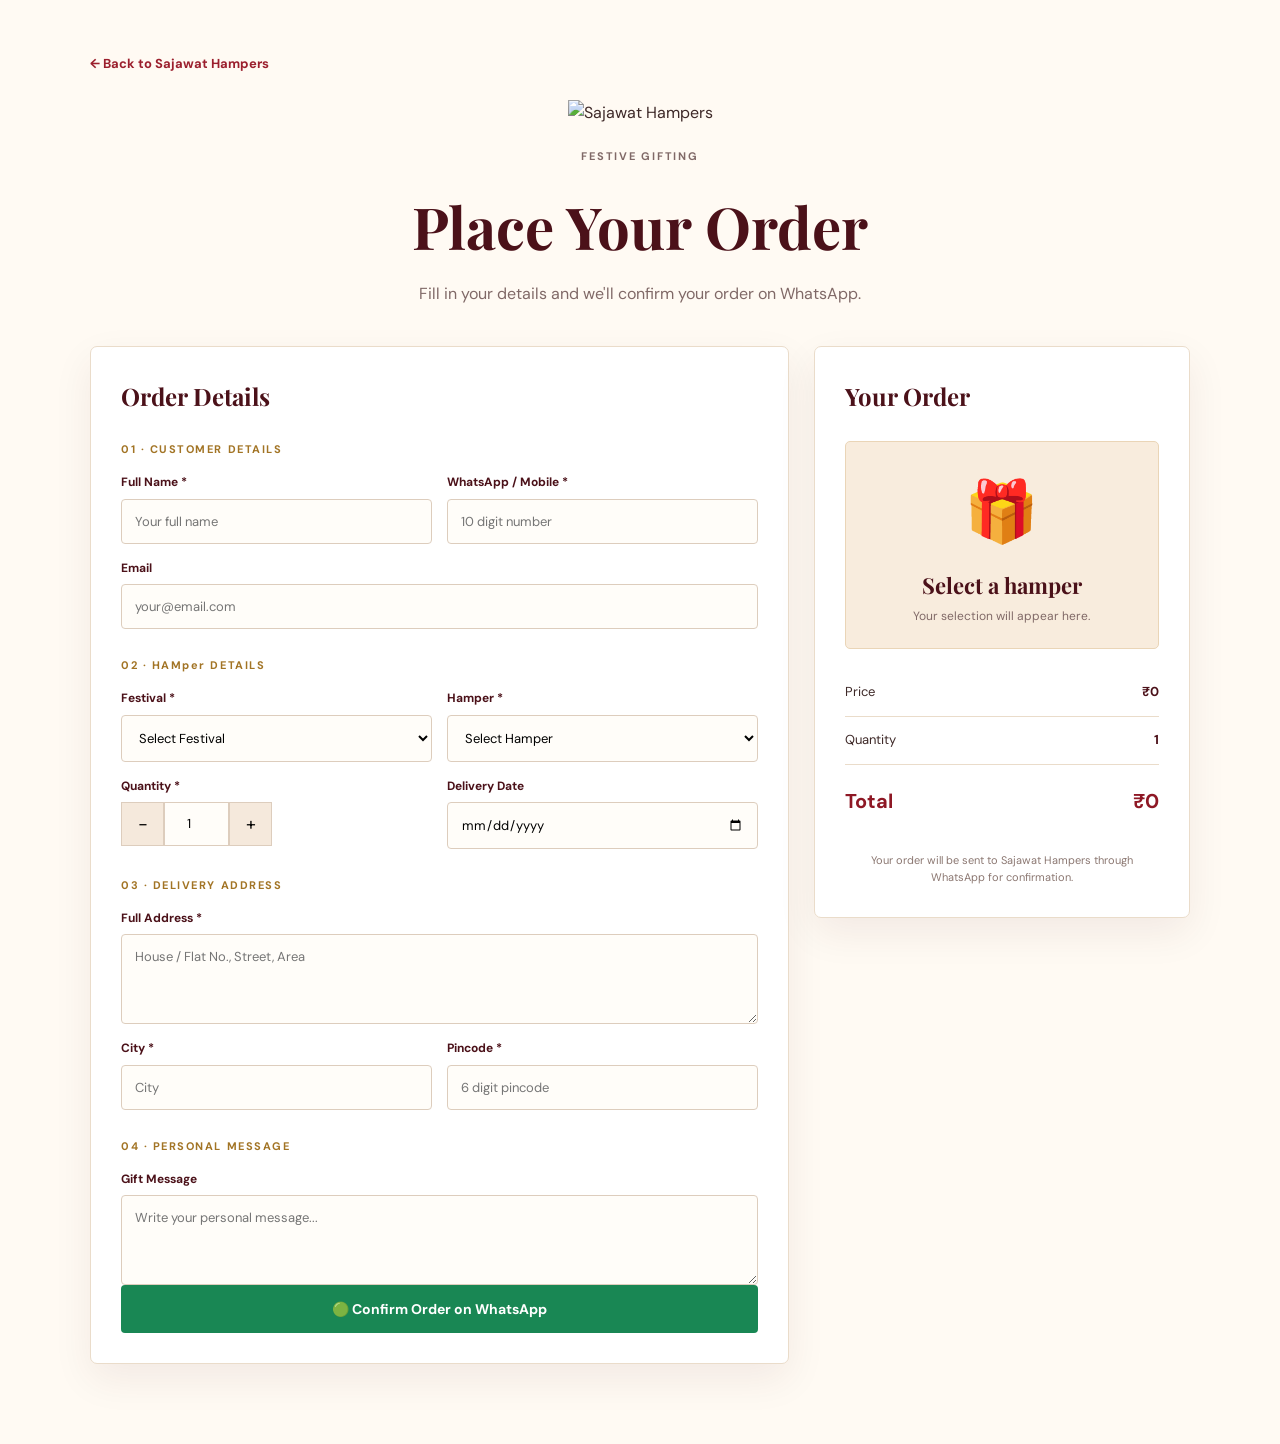
==== order.html @ fea2b9ae "Create order.html" ====
<!DOCTYPE html>
<html lang="en">

<head>

    <meta charset="UTF-8">

    <meta
        name="viewport"
        content="width=device-width, initial-scale=1.0"
    >

    <title>
        Order Now | Sajawat Hampers
    </title>

    <link
        rel="preconnect"
        href="https://fonts.googleapis.com"
    >

    <link
        rel="preconnect"
        href="https://fonts.gstatic.com"
        crossorigin
    >

    <link
        href="https://fonts.googleapis.com/css2?family=DM+Sans:wght@400;500;600;700&family=Playfair+Display:wght@500;600;700&display=swap"
        rel="stylesheet"
    >

    <link
        rel="stylesheet"
        href="style.css"
    >

    <style>

        .order-page {
            min-height: 100vh;
            padding: 50px 0 80px;
            background: #fffaf3;
        }

        .order-wrapper {
            width: min(1100px, 92%);
            margin: auto;
        }

        .back-link {
            display: inline-block;
            margin-bottom: 25px;
            color: #9b1f2d;
            font-size: 13px;
            font-weight: 700;
        }

        .order-header {
            text-align: center;
            margin-bottom: 40px;
        }

        .order-logo {
            width: 150px;
            max-height: 70px;
            object-fit: contain;
            margin-bottom: 15px;
        }

        .order-header h1 {
            font-family: "Playfair Display", serif;
            font-size: clamp(38px, 5vw, 58px);
            color: #4b1119;
        }

        .order-header p {
            color: #806967;
            margin-top: 8px;
        }

        .order-layout {
            display: grid;
            grid-template-columns: 1.3fr .7fr;
            gap: 25px;
            align-items: start;
        }

        .order-card {
            background: #fff;
            border: 1px solid #eadcca;
            padding: 30px;
            border-radius: 7px;
            box-shadow: 0 15px 40px #4b111912;
        }

        .order-card h2 {
            font-family: "Playfair Display", serif;
            color: #4b1119;
            margin-bottom: 25px;
        }

        .section-title {
            color: #a27425;
            font-size: 11px;
            font-weight: 700;
            letter-spacing: .14em;
            margin: 28px 0 15px;
        }

        .section-title:first-child {
            margin-top: 0;
        }

        .form-grid {
            display: grid;
            grid-template-columns: 1fr 1fr;
            gap: 15px;
        }

        .form-group {
            display: flex;
            flex-direction: column;
            gap: 6px;
        }

        .full {
            grid-column: 1 / -1;
        }

        label {
            color: #4b1119;
            font-size: 12px;
            font-weight: 700;
        }

        input,
        select,
        textarea {
            width: 100%;
            border: 1px solid #ddcdbd;
            background: #fffdf9;
            border-radius: 4px;
            padding: 13px;
            outline: none;
            font-size: 13px;
        }

        textarea {
            min-height: 90px;
            resize: vertical;
        }

        input:focus,
        select:focus,
        textarea:focus {
            border-color: #9b1f2d;
        }

        .summary {
            position: sticky;
            top: 105px;
        }

        .summary-product {
            background: #f8ecdd;
            border: 1px solid #ead5b7;
            padding: 22px;
            border-radius: 5px;
            text-align: center;
            margin-bottom: 20px;
        }

        .summary-icon {
            font-size: 60px;
            margin-bottom: 8px;
        }

        .summary-product h3 {
            font-family: "Playfair Display", serif;
            color: #4b1119;
            font-size: 22px;
        }

        .summary-product p {
            color: #806967;
            font-size: 12px;
            margin-top: 4px;
        }

        .summary-row {
            display: flex;
            justify-content: space-between;
            gap: 15px;
            border-bottom: 1px solid #eadcca;
            padding: 13px 0;
            font-size: 13px;
        }

        .summary-row strong {
            color: #4b1119;
        }

        .summary-total {
            display: flex;
            justify-content: space-between;
            padding: 20px 0;
            color: #8e1825;
            font-size: 20px;
            font-weight: 700;
        }

        .whatsapp-order {
            width: 100%;
            border: 0;
            background: #198754;
            color: white;
            padding: 15px;
            border-radius: 4px;
            font-weight: 700;
            font-size: 14px;
        }

        .whatsapp-order:hover {
            background: #157347;
        }

        .order-note {
            text-align: center;
            color: #8b7771;
            font-size: 11px;
            margin-top: 15px;
        }

        .quantity-box {
            display: flex;
            align-items: center;
        }

        .quantity-box button {
            width: 43px;
            height: 44px;
            border: 1px solid #ddcdbd;
            background: #f5e9dc;
            font-size: 18px;
        }

        .quantity-box input {
            width: 65px;
            height: 44px;
            text-align: center;
            border-radius: 0;
        }

        .success-box {
            display: none;
            margin-top: 15px;
            padding: 12px;
            background: #e9f7ef;
            color: #176b39;
            border: 1px solid #b9e3ca;
            border-radius: 4px;
            font-size: 12px;
        }

        @media (max-width: 800px) {

            .order-layout {
                grid-template-columns: 1fr;
            }

            .summary {
                position: static;
            }

        }

        @media (max-width: 550px) {

            .form-grid {
                grid-template-columns: 1fr;
            }

            .full {
                grid-column: auto;
            }

            .order-card {
                padding: 20px;
            }

        }

    </style>

</head>


<body>

<div class="order-page">

    <div class="order-wrapper">

        <a
            href="index.html"
            class="back-link"
        >
            ← Back to Sajawat Hampers
        </a>


        <div class="order-header">

            <img
                src="assets/logo.png"
                alt="Sajawat Hampers"
                class="order-logo"
            >

            <p class="eyebrow">
                FESTIVE GIFTING
            </p>

            <h1>
                Place Your Order
            </h1>

            <p>
                Fill in your details and we'll
                confirm your order on WhatsApp.
            </p>

        </div>


        <div class="order-layout">


            <!-- =================================
                 FORM
            ================================== -->

            <div class="order-card">

                <h2>
                    Order Details
                </h2>


                <form id="orderForm">


                    <div class="section-title">
                        01 · CUSTOMER DETAILS
                    </div>


                    <div class="form-grid">

                        <div class="form-group">

                            <label>
                                Full Name *
                            </label>

                            <input
                                type="text"
                                id="customerName"
                                placeholder="Your full name"
                                required
                            >

                        </div>


                        <div class="form-group">

                            <label>
                                WhatsApp / Mobile *
                            </label>

                            <input
                                type="tel"
                                id="customerPhone"
                                placeholder="10 digit number"
                                pattern="[0-9]{10}"
                                maxlength="10"
                                required
                            >

                        </div>


                        <div class="form-group full">

                            <label>
                                Email
                            </label>

                            <input
                                type="email"
                                id="customerEmail"
                                placeholder="your@email.com"
                            >

                        </div>

                    </div>


                    <div class="section-title">
                        02 · HAMper DETAILS
                    </div>


                    <div class="form-grid">

                        <div class="form-group">

                            <label>
                                Festival *
                            </label>

                            <select
                                id="festival"
                                required
                            >

                                <option value="">
                                    Select Festival
                                </option>

                                <option value="Diwali">
                                    Diwali
                                </option>

                                <option value="Holi">
                                    Holi
                                </option>

                                <option value="Dussehra">
                                    Dussehra
                                </option>

                                <option value="Navratri">
                                    Navratri
                                </option>

                                <option value="Raksha Bandhan">
                                    Raksha Bandhan
                                </option>

                                <option value="Christmas">
                                    Christmas
                                </option>

                                <option value="Custom Hamper">
                                    Custom Hamper
                                </option>

                            </select>

                        </div>


                        <div class="form-group">

                            <label>
                                Hamper *
                            </label>

                            <select
                                id="hamper"
                                required
                            >

                                <option value="">
                                    Select Hamper
                                </option>

                            </select>

                        </div>


                        <div class="form-group">

                            <label>
                                Quantity *
                            </label>

                            <div class="quantity-box">

                                <button
                                    type="button"
                                    id="minus"
                                >
                                    −
                                </button>

                                <input
                                    type="number"
                                    id="quantity"
                                    value="1"
                                    min="1"
                                    max="100"
                                    readonly
                                >

                                <button
                                    type="button"
                                    id="plus"
                                >
                                    +
                                </button>

                            </div>

                        </div>


                        <div class="form-group">

                            <label>
                                Delivery Date
                            </label>

                            <input
                                type="date"
                                id="deliveryDate"
                            >

                        </div>

                    </div>


                    <div class="section-title">
                        03 · DELIVERY ADDRESS
                    </div>


                    <div class="form-grid">

                        <div class="form-group full">

                            <label>
                                Full Address *
                            </label>

                            <textarea
                                id="address"
                                placeholder="House / Flat No., Street, Area"
                                required
                            ></textarea>

                        </div>


                        <div class="form-group">

                            <label>
                                City *
                            </label>

                            <input
                                type="text"
                                id="city"
                                placeholder="City"
                                required
                            >

                        </div>


                        <div class="form-group">

                            <label>
                                Pincode *
                            </label>

                            <input
                                type="text"
                                id="pincode"
                                placeholder="6 digit pincode"
                                pattern="[0-9]{6}"
                                maxlength="6"
                                required
                            >

                        </div>

                    </div>


                    <div class="section-title">
                        04 · PERSONAL MESSAGE
                    </div>


                    <div class="form-group">

                        <label>
                            Gift Message
                        </label>

                        <textarea
                            id="giftMessage"
                            placeholder="Write your personal message..."
                        ></textarea>

                    </div>


                    <button
                        type="submit"
                        class="whatsapp-order"
                    >
                        🟢 Confirm Order on WhatsApp
                    </button>


                    <div
                        class="success-box"
                        id="successBox"
                    >
                        Opening WhatsApp with your
                        complete order details...
                    </div>

                </form>

            </div>


            <!-- =================================
                 SUMMARY
            ================================== -->

            <div class="order-card summary">

                <h2>
                    Your Order
                </h2>


                <div class="summary-product">

                    <div
                        class="summary-icon"
                        id="summaryIcon"
                    >
                        🎁
                    </div>

                    <h3 id="summaryName">
                        Select a hamper
                    </h3>

                    <p id="summaryFestival">
                        Your selection will appear here.
                    </p>

                </div>


                <div class="summary-row">

                    <span>
                        Price
                    </span>

                    <strong id="summaryPrice">
                        ₹0
                    </strong>

                </div>


                <div class="summary-row">

                    <span>
                        Quantity
                    </span>

                    <strong id="summaryQuantity">
                        1
                    </strong>

                </div>


                <div class="summary-total">

                    <span>
                        Total
                    </span>

                    <strong id="summaryTotal">
                        ₹0
                    </strong>

                </div>


                <p class="order-note">
                    Your order will be sent to Sajawat
                    Hampers through WhatsApp for confirmation.
                </p>

            </div>

        </div>

    </div>

</div>


<script>

/* =========================================================
   WHATSAPP NUMBER
========================================================= */

const WHATSAPP_NUMBER = "919999999999";


/* =========================================================
   PRODUCTS
========================================================= */

const orderProducts = [

    {
        festival: "Diwali",
        name: "Diwali Royal Glow",
        price: 2499,
        icon: "🪔"
    },

    {
        festival: "Diwali",
        name: "Shubh Deep Hamper",
        price: 1599,
        icon: "🎁"
    },

    {
        festival: "Diwali",
        name: "Lakshmi Luxe Box",
        price: 3299,
        icon: "✨"
    },

    {
        festival: "Diwali",
        name: "Diwali Mithaas",
        price: 1199,
        icon: "🍬"
    },

    {
        festival: "Holi",
        name: "Holi Celebration Box",
        price: 1999,
        icon: "🌈"
    },

    {
        festival: "Holi",
        name: "Rang Barse Hamper",
        price: 1499,
        icon: "🎨"
    },

    {
        festival: "Holi",
        name: "Holi Premium Box",
        price: 2799,
        icon: "🌸"
    },

    {
        festival: "Holi",
        name: "Holi Sweet Treats",
        price: 999,
        icon: "🍭"
    },

    {
        festival: "Dussehra",
        name: "Vijay Utsav Hamper",
        price: 1699,
        icon: "🏹"
    },

    {
        festival: "Dussehra",
        name: "Shubh Vijay Box",
        price: 2199,
        icon: "✨"
    },

    {
        festival: "Dussehra",
        name: "Festive Blessings",
        price: 1399,
        icon: "🪔"
    },

    {
        festival: "Dussehra",
        name: "Royal Dussehra",
        price: 2999,
        icon: "🎁"
    },

    {
        festival: "Navratri",
        name: "Navratri Blessings",
        price: 1499,
        icon: "🌺"
    },

    {
        festival: "Navratri",
        name: "Divine Celebration",
        price: 1999,
        icon: "🙏"
    },

    {
        festival: "Navratri",
        name: "Shakti Premium",
        price: 2799,
        icon: "🌸"
    },

    {
        festival: "Navratri",
        name: "Garba Treat Box",
        price: 1199,
        icon: "💃"
    },

    {
        festival: "Raksha Bandhan",
        name: "Rakhi Love Hamper",
        price: 1299,
        icon: "🎀"
    },

    {
        festival: "Raksha Bandhan",
        name: "Brother's Box",
        price: 1599,
        icon: "🎁"
    },

    {
        festival: "Raksha Bandhan",
        name: "Sister's Luxe Hamper",
        price: 2299,
        icon: "💝"
    },

    {
        festival: "Raksha Bandhan",
        name: "Rakhi Sweet Box",
        price: 899,
        icon: "🍫"
    },

    {
        festival: "Christmas",
        name: "Merry Luxe Hamper",
        price: 2199,
        icon: "🎄"
    },

    {
        festival: "Christmas",
        name: "Christmas Cheer Box",
        price: 1499,
        icon: "🎅"
    },

    {
        festival: "Christmas",
        name: "Winter Luxury",
        price: 2999,
        icon: "❄️"
    },

    {
        festival: "Christmas",
        name: "Santa Sweet Box",
        price: 1099,
        icon: "🍪"
    }

];


/* =========================================================
   ELEMENTS
========================================================= */

const festival =
    document.getElementById("festival");

const hamper =
    document.getElementById("hamper");

const quantity =
    document.getElementById("quantity");


/* =========================================================
   FORMAT
========================================================= */

function money(value) {

    return "₹" +
        Number(value).toLocaleString("en-IN");

}


/* =========================================================
   POPULATE HAMPERS
========================================================= */

function populateHampers(selectedFestival) {

    hamper.innerHTML = `

        <option value="">
            Select Hamper
        </option>

    `;


    const matches =
        orderProducts.filter(
            product =>
                product.festival === selectedFestival
        );


    matches.forEach(product => {

        const option =
            document.createElement("option");


        option.value =
            product.name;


        option.dataset.price =
            product.price;


        option.dataset.icon =
            product.icon;


        option.textContent =
            `${product.name} — ${money(product.price)}`;


        hamper.appendChild(option);

    });


    updateSummary();

}


/* =========================================================
   UPDATE SUMMARY
========================================================= */

function updateSummary() {

    const option =
        hamper.options[
            hamper.selectedIndex
        ];


    if (!option ||
        !option.dataset.price) {

        document.getElementById(
            "summaryName"
        ).textContent =
            "Select a hamper";


        document.getElementById(
            "summaryFestival"
        ).textContent =
            festival.value ||
            "Your selection will appear here.";


        document.getElementById(
            "summaryIcon"
        ).textContent =
            "🎁";


        document.getElementById(
            "summaryPrice"
        ).textContent =
            "₹0";


        document.getElementById(
            "summaryQuantity"
        ).textContent =
            quantity.value;


        document.getElementById(
            "summaryTotal"
        ).textContent =
            "₹0";


        return;

    }


    const price =
        Number(option.dataset.price);


    const qty =
        Number(quantity.value);


    const total =
        price * qty;


    document.getElementById(
        "summaryName"
    ).textContent =
        option.value;


    document.getElementById(
        "summaryFestival"
    ).textContent =
        festival.value;


    document.getElementById(
        "summaryIcon"
    ).textContent =
        option.dataset.icon || "🎁";


    document.getElementById(
        "summaryPrice"
    ).textContent =
        money(price);


    document.getElementById(
        "summaryQuantity"
    ).textContent =
        qty;


    document.getElementById(
        "summaryTotal"
    ).textContent =
        money(total);

}


/* =========================================================
   FESTIVAL CHANGE
========================================================= */

festival.addEventListener(
    "change",
    function() {

        populateHampers(
            festival.value
        );

    }
);


/* =========================================================
   HAMPER CHANGE
========================================================= */

hamper.addEventListener(
    "change",
    updateSummary
);


/* =========================================================
   QUANTITY
========================================================= */

document
    .getElementById("plus")
    .addEventListener(
        "click",
        function() {

            let value =
                Number(quantity.value);


            if (value < 100) {

                value++;

            }


            quantity.value =
                value;


            updateSummary();

        }
    );


document
    .getElementById("minus")
    .addEventListener(
        "click",
        function() {

            let value =
                Number(quantity.value);


            if (value > 1) {

                value--;

            }


            quantity.value =
                value;


            updateSummary();

        }
    );


/* =========================================================
   URL PRODUCT
========================================================= */

const params =
    new URLSearchParams(
        window.location.search
    );


const urlProduct =
    params.get("product");

const urlFestival =
    params.get("festival");


if (urlFestival) {

    festival.value =
        urlFestival;


    populateHampers(
        urlFestival
    );


    if (urlProduct) {

        hamper.value =
            urlProduct;

        updateSummary();

    }

}


/* =========================================================
   CUSTOM ORDER
========================================================= */

if (params.get("custom") === "true") {

    festival.value =
        "Custom Hamper";


    hamper.innerHTML = `

        <option value="Custom Hamper">
            Custom Hamper
        </option>

    `;

    updateSummary();

}


/* =========================================================
   FORM SUBMIT
========================================================= */

document
    .getElementById("orderForm")
    .addEventListener(
        "submit",
        function(event) {

            event.preventDefault();


            if (!hamper.value) {

                alert(
                    "Please select a hamper."
                );

                return;

            }


            const name =
                document.getElementById(
                    "customerName"
                ).value.trim();


            const phone =
                document.getElementById(
                    "customerPhone"
                ).value.trim();


            const email =
                document.getElementById(
                    "customerEmail"
                ).value.trim();


            const address =
                document.getElementById(
                    "address"
                ).value.trim();


            const city =
                document.getElementById(
                    "city"
                ).value.trim();


            const pincode =
                document.getElementById(
                    "pincode"
                ).value.trim();


            const deliveryDate =
                document.getElementById(
                    "deliveryDate"
                ).value;


            const giftMessage =
                document.getElementById(
                    "giftMessage"
                ).value.trim();


            const option =
                hamper.options[
                    hamper.selectedIndex
                ];


            const price =
                Number(option.dataset.price || 0);


            const qty =
                Number(quantity.value);


            const total =
                price * qty;


            let message =

                "🌸 *SAJAWAT HAMPERS - NEW ORDER*%0A" +

                "━━━━━━━━━━━━━━━━━━━━%0A%0A" +

                "👤 *CUSTOMER DETAILS*%0A" +

                "Name: " +
                encodeURIComponent(name) +
                "%0A" +

                "Mobile: " +
                encodeURIComponent(phone) +
                "%0A" +

                "Email: " +
                encodeURIComponent(
                    email || "Not provided"
                ) +

                "%0A%0A" +

                "🎁 *ORDER DETAILS*%0A" +

                "Festival: " +
                encodeURIComponent(
                    festival.value
                ) +

                "%0A" +

                "Hamper: " +
                encodeURIComponent(
                    hamper.value
                ) +

                "%0A" +

                "Quantity: " +
                qty +

                "%0A" +

                "Price: " +
                encodeURIComponent(
                    money(price)
                ) +

                "%0A" +

                "Total: " +
                encodeURIComponent(
                    money(total)
                ) +

                "%0A%0A" +

                "📍 *DELIVERY ADDRESS*%0A" +

                encodeURIComponent(
                    address
                ) +

                "%0A" +

                encodeURIComponent(
                    city
                ) +

                " - " +

                encodeURIComponent(
                    pincode
                ) +

                "%0A%0A" +

                "📅 Delivery Date: " +

                encodeURIComponent(
                    deliveryDate ||
                    "To be discussed"
                ) +

                "%0A%0A" +

                "💌 *GIFT MESSAGE*%0A" +

                encodeURIComponent(
                    giftMessage ||
                    "No gift message"
                ) +

                "%0A%0A" +

                "Please confirm my order. Thank you!";


            document.getElementById(
                "successBox"
            ).style.display =
                "block";


            const whatsappURL =
                "https://wa.me/" +
                WHATSAPP_NUMBER +
                "?text=" +
                message;


            /*
               DIRECT WHATSAPP

               No iframe.
               No payment page.
               No blocked checkout page.
            */

            window.location.href =
                whatsappURL;

        }
    );


updateSummary();

</script>

</body>

</html>
---- style.css ----
/* =========================================
   RESET
========================================= */

* {
    margin: 0;
    padding: 0;
    box-sizing: border-box;
}

html {
    scroll-behavior: smooth;
}

body {
    font-family: "DM Sans", sans-serif;
    color: #3e2928;
    background: #fffaf3;
    line-height: 1.6;
}

a {
    color: inherit;
    text-decoration: none;
}

button,
input,
select,
textarea {
    font-family: inherit;
}

button {
    cursor: pointer;
}

.container {
    width: min(1180px, 92%);
    margin: auto;
}


/* =========================================
   ANNOUNCEMENT
========================================= */

.announcement {
    background: #4b1119;
    color: #fff;
    text-align: center;
    padding: 9px 15px;
    font-size: 12px;
    letter-spacing: .03em;
}

.announcement span {
    margin: 0 8px;
    color: #d7b56d;
}


/* =========================================
   HEADER
========================================= */

.header {
    position: sticky;
    top: 0;
    z-index: 1000;
    background: rgba(255, 250, 243, .96);
    backdrop-filter: blur(10px);
    border-bottom: 1px solid #eadcca;
}

.nav-container {
    min-height: 82px;
    display: flex;
    align-items: center;
    justify-content: space-between;
    gap: 25px;
}

.logo {
    width: 135px;
    max-height: 62px;
    object-fit: contain;
}

.nav {
    display: flex;
    align-items: center;
    gap: 25px;
}

.nav a {
    font-size: 13px;
    font-weight: 600;
    color: #5e4544;
}

.nav a:hover {
    color: #9b1f2d;
}

.nav-order {
    background: #9b1f2d;
    color: #fff !important;
    padding: 10px 17px;
    border-radius: 4px;
}

.header-actions {
    display: flex;
    align-items: center;
    gap: 8px;
}

.icon-btn,
.cart-button,
.menu-btn {
    border: 0;
    background: transparent;
    font-size: 19px;
    padding: 8px;
}

.cart-button {
    position: relative;
}

#cartCount {
    position: absolute;
    right: -1px;
    top: 0;
    width: 17px;
    height: 17px;
    border-radius: 50%;
    background: #9b1f2d;
    color: white;
    font-size: 10px;
    display: grid;
    place-items: center;
}

.menu-btn {
    display: none;
}


/* =========================================
   HERO
========================================= */

.hero {
    padding: 85px 0;
    background:
        radial-gradient(circle at 85% 20%, #efd7ae55, transparent 30%),
        #fffaf3;
}

.hero-grid {
    display: grid;
    grid-template-columns: 1fr 1fr;
    align-items: center;
    gap: 70px;
}

.eyebrow {
    color: #a27425;
    font-size: 11px;
    font-weight: 700;
    letter-spacing: .16em;
    text-transform: uppercase;
    margin-bottom: 14px;
}

.hero h1 {
    font-family: "Playfair Display", serif;
    font-size: clamp(48px, 6vw, 78px);
    line-height: 1.04;
    color: #4b1119;
    max-width: 700px;
}

.hero h1 span {
    color: #a27425;
    font-style: italic;
}

.hero-text {
    max-width: 580px;
    margin: 25px 0;
    color: #765c5d;
    font-size: 17px;
}

.hero-buttons {
    display: flex;
    gap: 12px;
    flex-wrap: wrap;
}

.btn {
    display: inline-flex;
    justify-content: center;
    align-items: center;
    min-height: 48px;
    padding: 0 23px;
    border-radius: 4px;
    border: 1px solid transparent;
    font-size: 13px;
    font-weight: 700;
    transition: .2s ease;
}

.btn-primary {
    background: #9b1f2d;
    color: white;
}

.btn-primary:hover {
    background: #741520;
    transform: translateY(-1px);
}

.btn-outline {
    border-color: #9b1f2d;
    color: #9b1f2d;
    background: transparent;
}

.btn-outline:hover {
    background: #9b1f2d;
    color: white;
}

.btn-light {
    background: #fff;
    color: #4b1119;
    border-color: #eadcca;
}

.btn-light:hover {
    background: #f9eee0;
}

.trust-row {
    display: flex;
    flex-wrap: wrap;
    gap: 15px;
    margin-top: 25px;
    font-size: 11px;
    color: #806967;
}

.hero-art {
    min-height: 450px;
    position: relative;
    display: grid;
    place-items: center;
}

.hero-card {
    width: min(390px, 90%);
    min-height: 260px;
    background:
        linear-gradient(145deg, #fff 0%, #f8e9d5 100%);
    border: 1px solid #dfc49d;
    border-radius: 8px;
    box-shadow: 0 25px 60px #4b11191a;
    display: flex;
    flex-direction: column;
    justify-content: center;
    align-items: center;
    gap: 15px;
    transform: rotate(-3deg);
}

.hero-card small {
    display: block;
    letter-spacing: .2em;
    color: #a27425;
    font-size: 10px;
}

.hero-card strong {
    display: block;
    font-family: "Playfair Display", serif;
    font-size: 28px;
    color: #4b1119;
}

.hero-icon {
    font-size: 90px;
}

.floating-gift {
    position: absolute;
    font-size: 38px;
    filter: drop-shadow(0 10px 10px #00000012);
}

.gift-one {
    top: 30px;
    left: 8%;
}

.gift-two {
    right: 8%;
    top: 20%;
}

.gift-three {
    bottom: 30px;
    left: 18%;
}


/* =========================================
   SECTIONS
========================================= */

.section-heading {
    text-align: center;
    max-width: 650px;
    margin: auto;
}

.section-heading h2,
.products-top h2,
.custom-box h2,
.corporate-box h2,
.story h2,
.newsletter h2 {
    font-family: "Playfair Display", serif;
    color: #4b1119;
    font-size: clamp(32px, 4vw, 48px);
    line-height: 1.15;
}

.section-heading p:last-child {
    margin-top: 12px;
    color: #806967;
}


/* =========================================
   FESTIVALS
========================================= */

.festivals {
    padding: 70px 0 30px;
}

.festival-tabs {
    display: flex;
    justify-content: center;
    flex-wrap: wrap;
    gap: 9px;
    margin-top: 35px;
}

.festival-tab {
    border: 1px solid #dfcdb9;
    background: #fff;
    padding: 11px 17px;
    border-radius: 50px;
    color: #654c4b;
    font-size: 13px;
}

.festival-tab:hover,
.festival-tab.active {
    background: #9b1f2d;
    border-color: #9b1f2d;
    color: white;
}


/* =========================================
   PRODUCTS
========================================= */

.products-section {
    padding: 50px 0 90px;
}

.products-top {
    display: flex;
    justify-content: space-between;
    align-items: end;
    gap: 20px;
    margin-bottom: 30px;
}

.products-top h2 {
    font-size: 38px;
}

#sortProducts {
    padding: 12px 15px;
    border: 1px solid #ddcdbd;
    background: white;
    color: #543c3b;
    border-radius: 4px;
}

.product-grid {
    display: grid;
    grid-template-columns: repeat(4, 1fr);
    gap: 20px;
}

.product-card {
    background: white;
    border: 1px solid #eadcca;
    border-radius: 7px;
    overflow: hidden;
    transition: .25s ease;
}

.product-card:hover {
    transform: translateY(-5px);
    box-shadow: 0 15px 35px #4b11191a;
}

.product-image {
    height: 220px;
    display: grid;
    place-items: center;
    background: linear-gradient(145deg, #f9eee0, #f2dfc7);
    font-size: 75px;
}

.product-info {
    padding: 18px;
}

.product-festival {
    color: #a27425;
    font-size: 10px;
    font-weight: 700;
    letter-spacing: .12em;
    text-transform: uppercase;
}

.product-info h3 {
    margin: 7px 0;
    font-family: "Playfair Display", serif;
    font-size: 20px;
    color: #4b1119;
}

.product-description {
    color: #806967;
    font-size: 12px;
    min-height: 40px;
}

.product-price {
    display: flex;
    align-items: center;
    gap: 8px;
    margin: 13px 0;
}

.current-price {
    color: #8e1825;
    font-weight: 700;
}

.old-price {
    color: #9b8b88;
    text-decoration: line-through;
    font-size: 12px;
}

.product-actions {
    display: grid;
    grid-template-columns: 1fr 1fr;
    gap: 7px;
}

.product-actions button,
.product-actions a {
    min-height: 40px;
    border-radius: 4px;
    border: 1px solid #9b1f2d;
    display: grid;
    place-items: center;
    font-size: 11px;
    font-weight: 700;
}

.add-btn {
    background: #9b1f2d;
    color: white;
}

.order-btn {
    color: #9b1f2d;
    background: white;
}

.add-btn:hover {
    background: #741520;
}

.order-btn:hover {
    background: #9b1f2d;
    color: white;
}

.view-all {
    text-align: center;
    margin-top: 35px;
}


/* =========================================
   CUSTOM
========================================= */

.custom-section {
    padding: 80px 0;
    background: #f5eadc;
}

.custom-box {
    background: #4b1119;
    color: white;
    padding: 60px;
    border-radius: 8px;
    display: flex;
    align-items: center;
    justify-content: space-between;
    gap: 30px;
}

.custom-box .eyebrow {
    color: #d7b56d;
}

.custom-box h2 {
    color: white;
}

.custom-box p:not(.eyebrow) {
    max-width: 580px;
    color: #eadbd2;
    margin: 15px 0 25px;
}

.custom-art {
    font-size: 130px;
}


/* =========================================
   FEATURES
========================================= */

.features {
    padding: 80px 0;
}

.feature-grid {
    display: grid;
    grid-template-columns: repeat(4, 1fr);
    gap: 25px;
}

.feature {
    text-align: center;
    padding: 10px;
}

.feature-icon {
    font-size: 36px;
    margin-bottom: 15px;
}

.feature h3 {
    color: #4b1119;
    font-family: "Playfair Display", serif;
    font-size: 20px;
}

.feature p {
    color: #806967;
    font-size: 13px;
    margin-top: 7px;
}


/* =========================================
   CORPORATE
========================================= */

.corporate {
    padding: 30px 0 90px;
}

.corporate-box {
    border: 1px solid #ddc9ae;
    padding: 60px;
    text-align: center;
    background: #fff;
}

.corporate-box p:not(.eyebrow) {
    color: #806967;
    margin: 15px auto 25px;
    max-width: 600px;
}


/* =========================================
   STORY
========================================= */

.story {
    padding: 90px 0;
    background: #f7eee4;
}

.story-grid {
    display: grid;
    grid-template-columns: .8fr 1.2fr;
    gap: 70px;
    align-items: center;
}

.story-art {
    min-height: 350px;
    display: grid;
    place-items: center;
    background: #fff;
    border: 1px solid #e3cfb3;
    font-size: 130px;
}

.story p:not(.eyebrow) {
    color: #806967;
    margin-top: 17px;
}


/* =========================================
   NEWSLETTER
========================================= */

.newsletter {
    padding: 80px 0;
}

.newsletter-box {
    text-align: center;
    max-width: 700px;
    margin: auto;
}

.newsletter-box form {
    display: flex;
    max-width: 520px;
    margin: 25px auto 0;
}

.newsletter-box input {
    flex: 1;
    min-width: 0;
    border: 1px solid #ddcdbd;
    padding: 14px;
    outline: none;
}

.newsletter-box button {
    border: 0;
}

#newsletterMessage {
    margin-top: 12px;
    color: #8e1825;
    font-size: 13px;
}


/* =========================================
   FOOTER
========================================= */

.footer {
    background: #301016;
    color: #eadbd2;
    padding: 60px 0 20px;
}

.footer-grid {
    display: grid;
    grid-template-columns: 1.5fr repeat(3, 1fr);
    gap: 35px;
}

.footer-logo {
    width: 140px;
    filter: brightness(0) invert(1);
    margin-bottom: 15px;
}

.footer p {
    color: #c8b2ae;
    font-size: 13px;
}

.footer h4 {
    color: white;
    margin-bottom: 13px;
}

.footer a {
    display: block;
    color: #c8b2ae;
    font-size: 13px;
    margin: 8px 0;
}

.footer a:hover {
    color: white;
}

.footer-bottom {
    border-top: 1px solid #ffffff18;
    margin-top: 45px;
    padding-top: 18px;
    text-align: center;
    font-size: 11px;
    color: #a99290;
}


/* =========================================
   CART
========================================= */

.overlay {
    position: fixed;
    inset: 0;
    background: #00000066;
    z-index: 1500;
    opacity: 0;
    visibility: hidden;
    transition: .25s;
}

.overlay.show {
    opacity: 1;
    visibility: visible;
}

.cart-drawer {
    position: fixed;
    top: 0;
    right: -430px;
    width: min(430px, 94%);
    height: 100vh;
    background: #fffaf3;
    z-index: 1600;
    transition: .3s ease;
    display: flex;
    flex-direction: column;
    box-shadow: -10px 0 35px #00000015;
}

.cart-drawer.open {
    right: 0;
}

.drawer-header {
    padding: 22px;
    border-bottom: 1px solid #eadcca;
    display: flex;
    align-items: center;
    justify-content: space-between;
}

.drawer-header h2 {
    font-family: "Playfair Display", serif;
    color: #4b1119;
}

.close-btn {
    border: 0;
    background: transparent;
    font-size: 30px;
    color: #4b1119;
}

.cart-items {
    flex: 1;
    overflow-y: auto;
    padding: 20px;
}

.empty-cart {
    text-align: center;
    color: #806967;
    padding: 50px 20px;
}

.cart-item {
    display: grid;
    grid-template-columns: 60px 1fr auto;
    gap: 12px;
    align-items: center;
    padding: 13px 0;
    border-bottom: 1px solid #eadcca;
}

.cart-item-icon {
    width: 60px;
    height: 60px;
    background: #f3e4d2;
    display: grid;
    place-items: center;
    border-radius: 5px;
    font-size: 28px;
}

.cart-item h4 {
    color: #4b1119;
    font-size: 14px;
}

.cart-item p {
    color: #806967;
    font-size: 12px;
}

.remove-item {
    border: 0;
    background: transparent;
    color: #9b1f2d;
    font-size: 12px;
}

.cart-footer {
    padding: 20px;
    border-top: 1px solid #eadcca;
}

.cart-total {
    display: flex;
    justify-content: space-between;
    margin-bottom: 15px;
    font-size: 18px;
    color: #4b1119;
}

.full-btn {
    width: 100%;
    margin-top: 8px;
}


/* =========================================
   SEARCH
========================================= */

.search-modal {
    position: fixed;
    inset: 0;
    background: #00000066;
    z-index: 2000;
    display: none;
    place-items: start center;
    padding-top: 100px;
}

.search-modal.open {
    display: grid;
}

.search-box {
    background: #fffaf3;
    width: min(600px, 92%);
    padding: 30px;
    position: relative;
    border-radius: 8px;
}

.search-box h2 {
    font-family: "Playfair Display", serif;
    color: #4b1119;
    margin-bottom: 20px;
}

.search-box input {
    width: 100%;
    padding: 15px;
    border: 1px solid #ddcdbd;
    outline: none;
}

#searchResults {
    margin-top: 15px;
}

.search-result {
    display: flex;
    justify-content: space-between;
    gap: 10px;
    padding: 12px 0;
    border-bottom: 1px solid #eadcca;
}

.search-result strong {
    color: #4b1119;
}

.search-result span {
    color: #8e1825;
}


/* =========================================
   MOBILE
========================================= */

@media (max-width: 1000px) {

    .nav {
        position: absolute;
        top: 82px;
        left: 0;
        right: 0;
        background: #fffaf3;
        padding: 20px;
        border-bottom: 1px solid #eadcca;
        display: none;
        flex-direction: column;
        align-items: flex-start;
    }

    .nav.open {
        display: flex;
    }

    .menu-btn {
        display: block;
    }

    .hero-grid {
        grid-template-columns: 1fr;
        gap: 40px;
    }

    .hero-art {
        min-height: 350px;
    }

    .product-grid {
        grid-template-columns: repeat(2, 1fr);
    }

    .feature-grid {
        grid-template-columns: repeat(2, 1fr);
    }

    .footer-grid {
        grid-template-columns: repeat(2, 1fr);
    }

}


@media (max-width: 650px) {

    .announcement {
        font-size: 10px;
    }

    .nav-container {
        min-height: 70px;
    }

    .logo {
        width: 110px;
    }

    .hero {
        padding: 60px 0;
    }

    .hero h1 {
        font-size: 46px;
    }

    .hero-art {
        min-height: 280px;
    }

    .hero-card {
        min-height: 210px;
    }

    .hero-icon {
        font-size: 70px;
    }

    .products-top {
        align-items: flex-start;
        flex-direction: column;
    }

    .product-grid {
        grid-template-columns: 1fr;
    }

    .feature-grid {
        grid-template-columns: 1fr;
    }

    .custom-box {
        padding: 35px 25px;
        flex-direction: column;
        align-items: flex-start;
    }

    .custom-art {
        font-size: 80px;
    }

    .story-grid {
        grid-template-columns: 1fr;
        gap: 30px;
    }

    .story-art {
        min-height: 240px;
    }

    .newsletter-box form {
        flex-direction: column;
        gap: 8px;
    }

    .newsletter-box input {
        width: 100%;
    }

    .footer-grid {
        grid-template-columns: 1fr;
    }

}
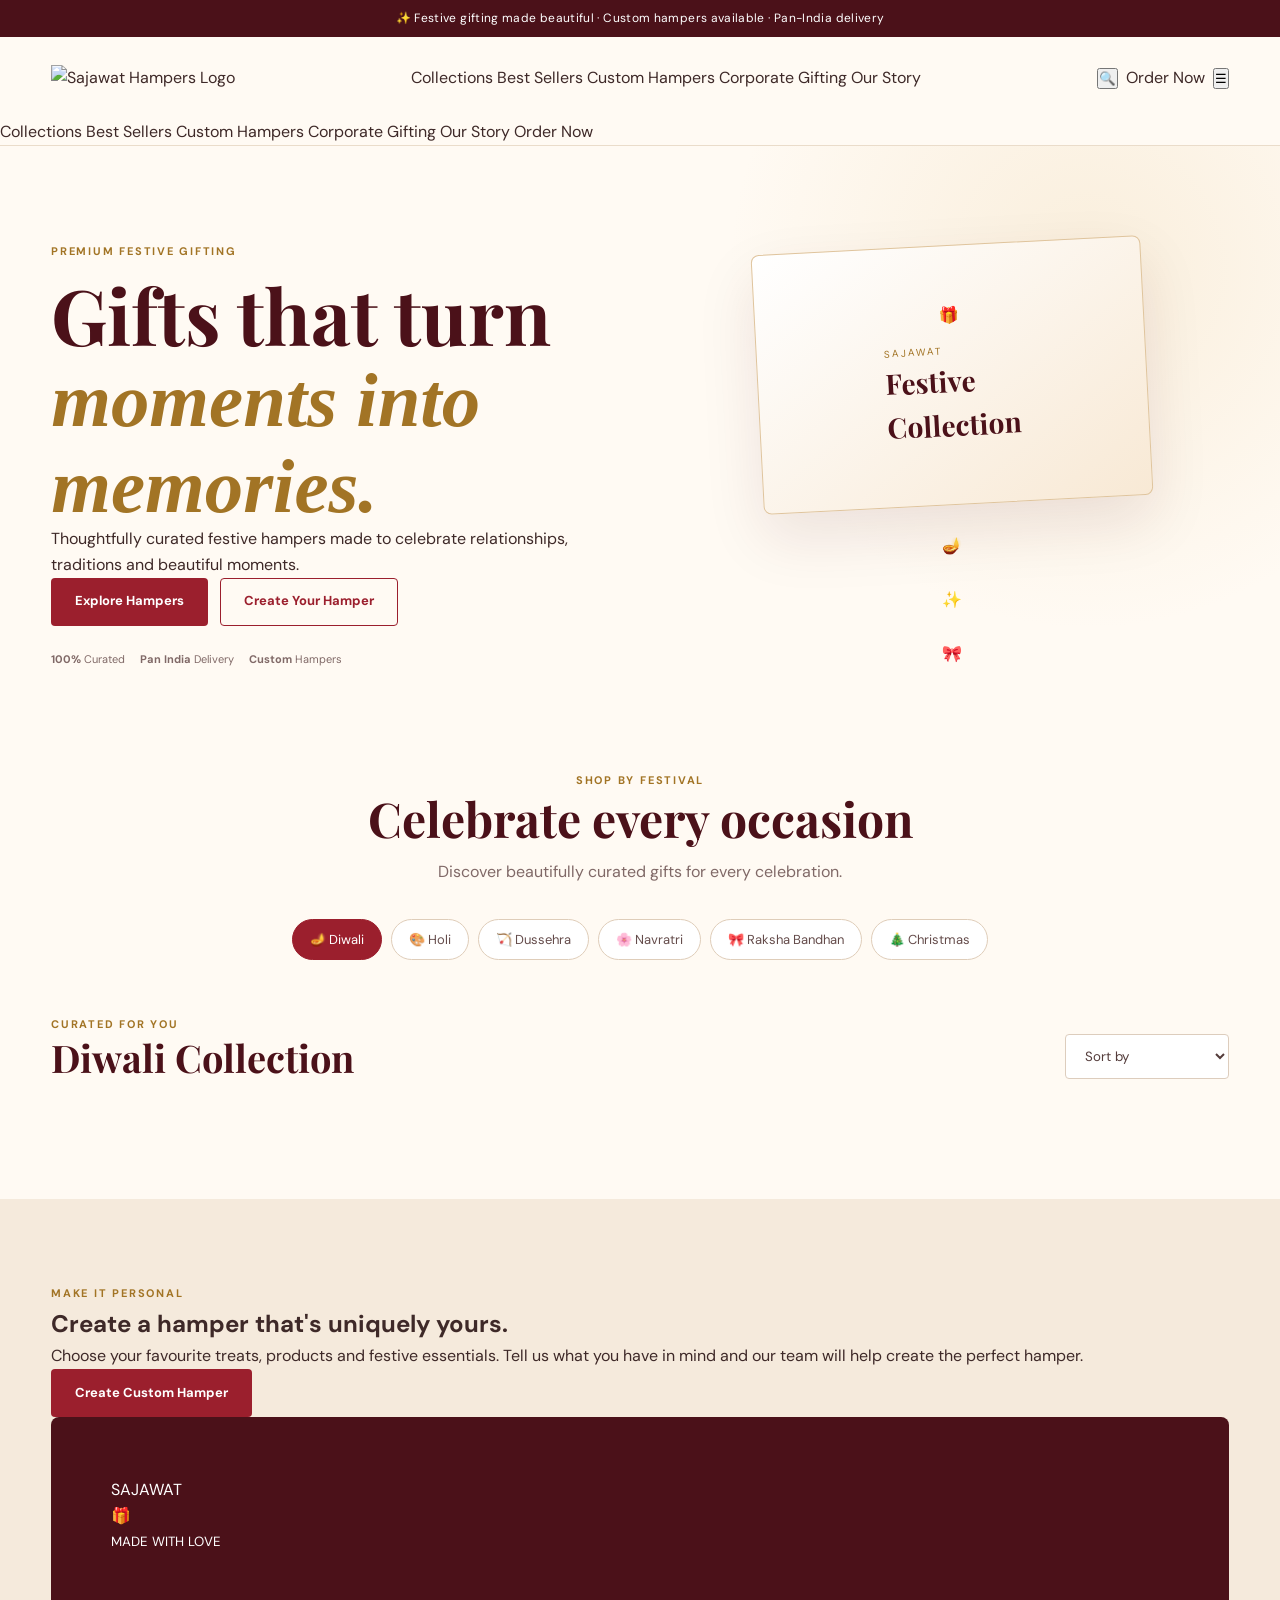
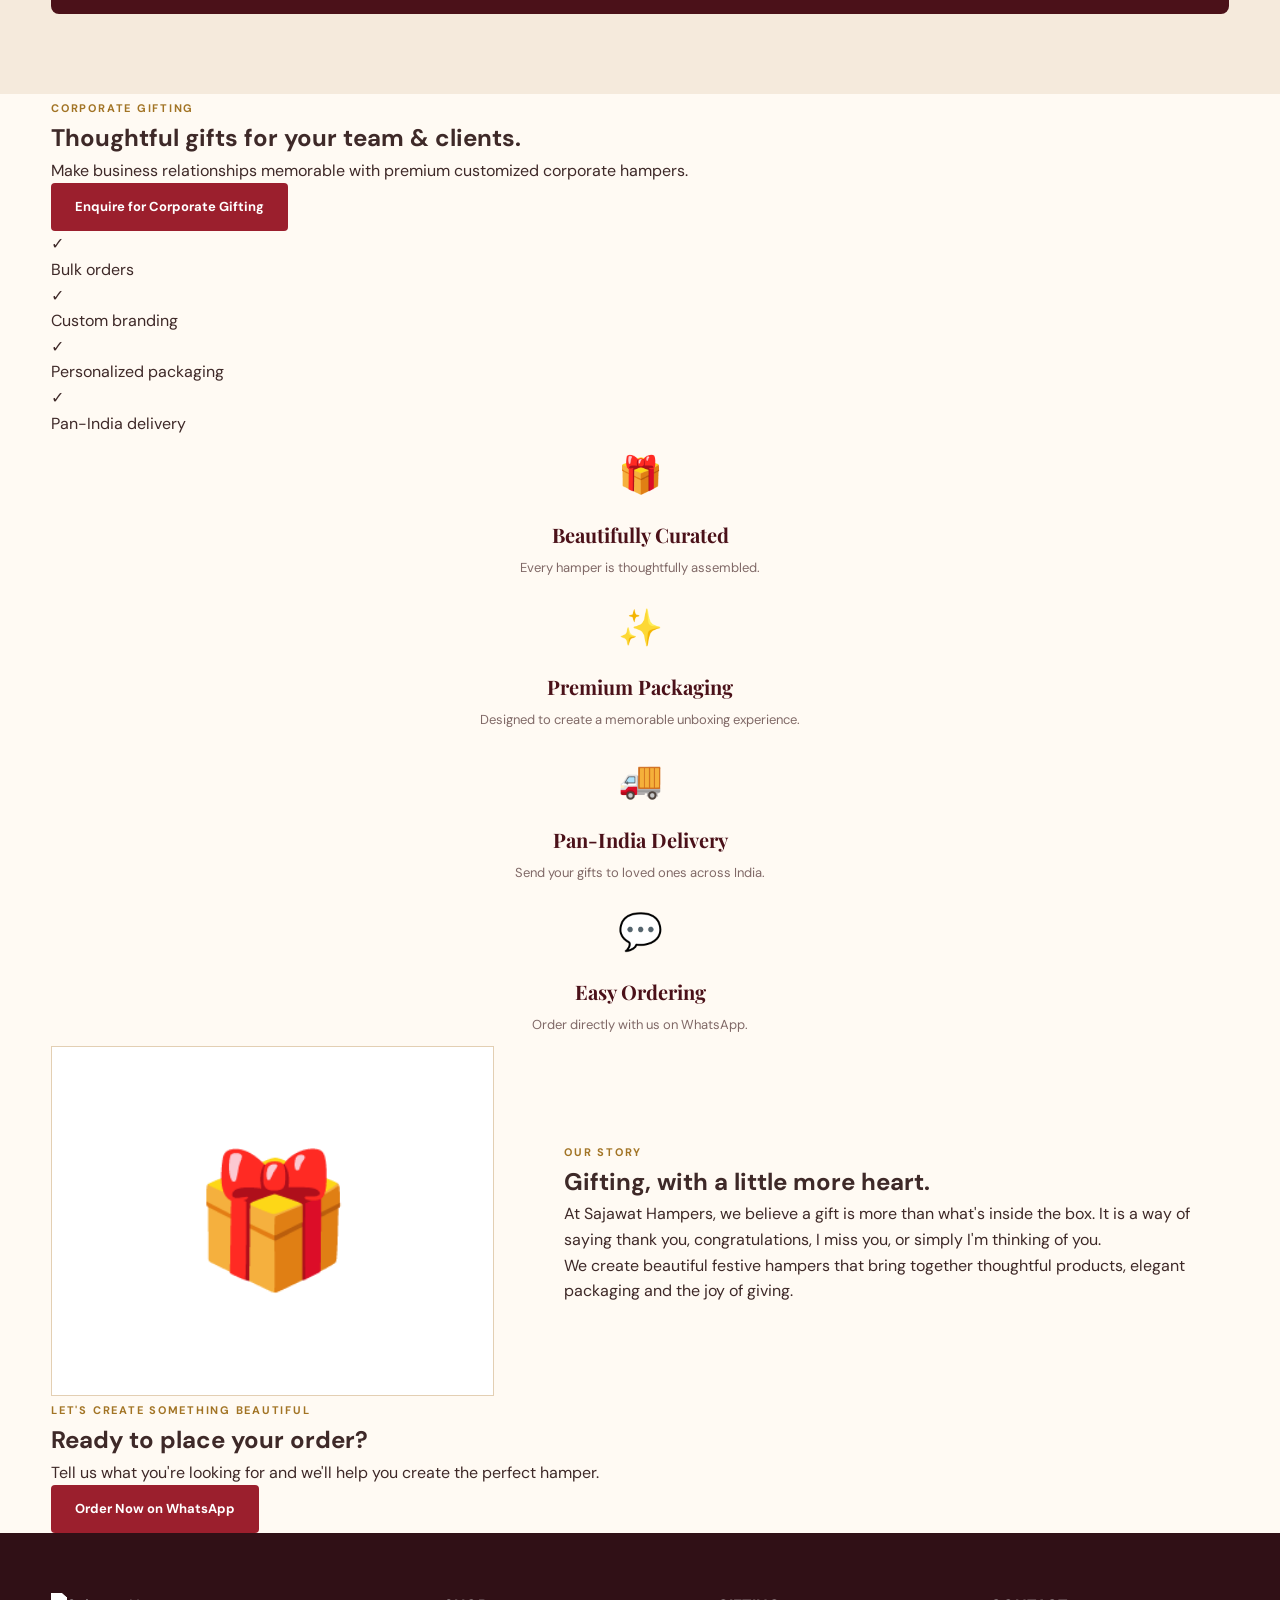
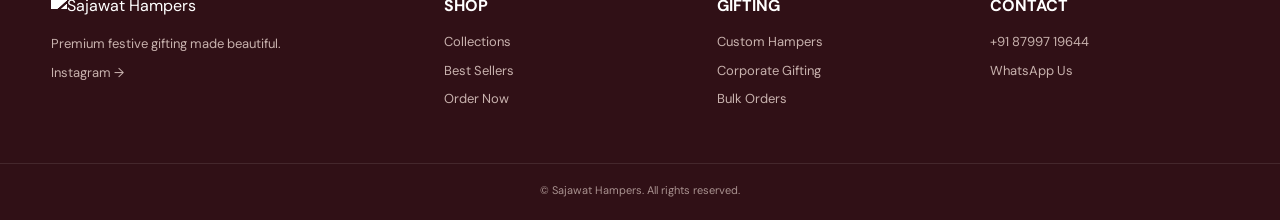
==== commit 1e6a39b6: "Update order.html" ====
--- a/order.html
+++ b/order.html
@@ -1,1464 +1,594 @@
 <!DOCTYPE html>
 <html lang="en">
-
 <head>
-
     <meta charset="UTF-8">
+    <meta name="viewport" content="width=device-width, initial-scale=1.0">
+
+    <title>Sajawat Hampers | Premium Festive Gifting</title>
 
     <meta
-        name="viewport"
-        content="width=device-width, initial-scale=1.0"
+        name="description"
+        content="Premium festive hampers, corporate gifting and custom gift boxes by Sajawat Hampers."
     >
 
-    <title>
-        Order Now | Sajawat Hampers
-    </title>
-
-    <link
-        rel="preconnect"
-        href="https://fonts.googleapis.com"
-    >
-
-    <link
-        rel="preconnect"
-        href="https://fonts.gstatic.com"
-        crossorigin
-    >
+    <link rel="preconnect" href="https://fonts.googleapis.com">
+    <link rel="preconnect" href="https://fonts.gstatic.com" crossorigin>
 
     <link
         href="https://fonts.googleapis.com/css2?family=DM+Sans:wght@400;500;600;700&family=Playfair+Display:wght@500;600;700&display=swap"
         rel="stylesheet"
     >
 
-    <link
-        rel="stylesheet"
-        href="style.css"
-    >
-
-    <style>
-
-        .order-page {
-            min-height: 100vh;
-            padding: 50px 0 80px;
-            background: #fffaf3;
-        }
-
-        .order-wrapper {
-            width: min(1100px, 92%);
-            margin: auto;
-        }
-
-        .back-link {
-            display: inline-block;
-            margin-bottom: 25px;
-            color: #9b1f2d;
-            font-size: 13px;
-            font-weight: 700;
-        }
-
-        .order-header {
-            text-align: center;
-            margin-bottom: 40px;
-        }
-
-        .order-logo {
-            width: 150px;
-            max-height: 70px;
-            object-fit: contain;
-            margin-bottom: 15px;
-        }
-
-        .order-header h1 {
-            font-family: "Playfair Display", serif;
-            font-size: clamp(38px, 5vw, 58px);
-            color: #4b1119;
-        }
-
-        .order-header p {
-            color: #806967;
-            margin-top: 8px;
-        }
-
-        .order-layout {
-            display: grid;
-            grid-template-columns: 1.3fr .7fr;
-            gap: 25px;
-            align-items: start;
-        }
-
-        .order-card {
-            background: #fff;
-            border: 1px solid #eadcca;
-            padding: 30px;
-            border-radius: 7px;
-            box-shadow: 0 15px 40px #4b111912;
-        }
-
-        .order-card h2 {
-            font-family: "Playfair Display", serif;
-            color: #4b1119;
-            margin-bottom: 25px;
-        }
-
-        .section-title {
-            color: #a27425;
-            font-size: 11px;
-            font-weight: 700;
-            letter-spacing: .14em;
-            margin: 28px 0 15px;
-        }
-
-        .section-title:first-child {
-            margin-top: 0;
-        }
-
-        .form-grid {
-            display: grid;
-            grid-template-columns: 1fr 1fr;
-            gap: 15px;
-        }
-
-        .form-group {
-            display: flex;
-            flex-direction: column;
-            gap: 6px;
-        }
-
-        .full {
-            grid-column: 1 / -1;
-        }
-
-        label {
-            color: #4b1119;
-            font-size: 12px;
-            font-weight: 700;
-        }
-
-        input,
-        select,
-        textarea {
-            width: 100%;
-            border: 1px solid #ddcdbd;
-            background: #fffdf9;
-            border-radius: 4px;
-            padding: 13px;
-            outline: none;
-            font-size: 13px;
-        }
-
-        textarea {
-            min-height: 90px;
-            resize: vertical;
-        }
-
-        input:focus,
-        select:focus,
-        textarea:focus {
-            border-color: #9b1f2d;
-        }
-
-        .summary {
-            position: sticky;
-            top: 105px;
-        }
-
-        .summary-product {
-            background: #f8ecdd;
-            border: 1px solid #ead5b7;
-            padding: 22px;
-            border-radius: 5px;
-            text-align: center;
-            margin-bottom: 20px;
-        }
-
-        .summary-icon {
-            font-size: 60px;
-            margin-bottom: 8px;
-        }
-
-        .summary-product h3 {
-            font-family: "Playfair Display", serif;
-            color: #4b1119;
-            font-size: 22px;
-        }
-
-        .summary-product p {
-            color: #806967;
-            font-size: 12px;
-            margin-top: 4px;
-        }
-
-        .summary-row {
-            display: flex;
-            justify-content: space-between;
-            gap: 15px;
-            border-bottom: 1px solid #eadcca;
-            padding: 13px 0;
-            font-size: 13px;
-        }
-
-        .summary-row strong {
-            color: #4b1119;
-        }
-
-        .summary-total {
-            display: flex;
-            justify-content: space-between;
-            padding: 20px 0;
-            color: #8e1825;
-            font-size: 20px;
-            font-weight: 700;
-        }
-
-        .whatsapp-order {
-            width: 100%;
-            border: 0;
-            background: #198754;
-            color: white;
-            padding: 15px;
-            border-radius: 4px;
-            font-weight: 700;
-            font-size: 14px;
-        }
-
-        .whatsapp-order:hover {
-            background: #157347;
-        }
-
-        .order-note {
-            text-align: center;
-            color: #8b7771;
-            font-size: 11px;
-            margin-top: 15px;
-        }
-
-        .quantity-box {
-            display: flex;
-            align-items: center;
-        }
-
-        .quantity-box button {
-            width: 43px;
-            height: 44px;
-            border: 1px solid #ddcdbd;
-            background: #f5e9dc;
-            font-size: 18px;
-        }
-
-        .quantity-box input {
-            width: 65px;
-            height: 44px;
-            text-align: center;
-            border-radius: 0;
-        }
-
-        .success-box {
-            display: none;
-            margin-top: 15px;
-            padding: 12px;
-            background: #e9f7ef;
-            color: #176b39;
-            border: 1px solid #b9e3ca;
-            border-radius: 4px;
-            font-size: 12px;
-        }
-
-        @media (max-width: 800px) {
-
-            .order-layout {
-                grid-template-columns: 1fr;
-            }
-
-            .summary {
-                position: static;
-            }
-
-        }
-
-        @media (max-width: 550px) {
-
-            .form-grid {
-                grid-template-columns: 1fr;
-            }
-
-            .full {
-                grid-column: auto;
-            }
-
-            .order-card {
-                padding: 20px;
-            }
-
-        }
-
-    </style>
-
+    <link rel="stylesheet" href="style.css">
 </head>
 
-
 <body>
 
-<div class="order-page">
-
-    <div class="order-wrapper">
-
-        <a
-            href="index.html"
-            class="back-link"
-        >
-            ← Back to Sajawat Hampers
+<!-- ================= ANNOUNCEMENT ================= -->
+
+<div class="announcement">
+    ✨ Festive gifting made beautiful · Custom hampers available · Pan-India delivery
+</div>
+
+
+<!-- ================= HEADER ================= -->
+
+<header class="header">
+
+    <div class="container nav-container">
+
+        <a href="index.html" class="logo-link">
+            <img src="assets/logo.png" alt="Sajawat Hampers Logo" class="logo">
         </a>
 
-
-        <div class="order-header">
+        <nav class="desktop-nav">
+            <a href="#collections">Collections</a>
+            <a href="#best-sellers">Best Sellers</a>
+            <a href="#custom">Custom Hampers</a>
+            <a href="#corporate">Corporate Gifting</a>
+            <a href="#story">Our Story</a>
+        </nav>
+
+        <div class="header-actions">
+
+            <button class="icon-button" id="searchButton" aria-label="Search">
+                🔍
+            </button>
+
+            <a href="order.html" class="header-order">
+                Order Now
+            </a>
+
+            <button class="mobile-menu-button" id="mobileMenuButton">
+                ☰
+            </button>
+
+        </div>
+
+    </div>
+
+    <div class="mobile-menu" id="mobileMenu">
+        <a href="#collections">Collections</a>
+        <a href="#best-sellers">Best Sellers</a>
+        <a href="#custom">Custom Hampers</a>
+        <a href="#corporate">Corporate Gifting</a>
+        <a href="#story">Our Story</a>
+        <a href="order.html">Order Now</a>
+    </div>
+
+</header>
+
+
+<!-- ================= HERO ================= -->
+
+<section class="hero">
+
+    <div class="container hero-grid">
+
+        <div class="hero-content">
+
+            <div class="eyebrow">
+                PREMIUM FESTIVE GIFTING
+            </div>
+
+            <h1>
+                Gifts that turn
+                <span>moments into memories.</span>
+            </h1>
+
+            <p>
+                Thoughtfully curated festive hampers made to celebrate
+                relationships, traditions and beautiful moments.
+            </p>
+
+            <div class="hero-buttons">
+
+                <a href="#collections" class="btn btn-primary">
+                    Explore Hampers
+                </a>
+
+                <a href="order.html" class="btn btn-outline">
+                    Create Your Hamper
+                </a>
+
+            </div>
+
+            <div class="trust-row">
+
+                <div>
+                    <strong>100%</strong>
+                    <span>Curated</span>
+                </div>
+
+                <div>
+                    <strong>Pan India</strong>
+                    <span>Delivery</span>
+                </div>
+
+                <div>
+                    <strong>Custom</strong>
+                    <span>Hampers</span>
+                </div>
+
+            </div>
+
+        </div>
+
+
+        <div class="hero-art">
+
+            <div class="hero-card hero-card-main">
+
+                <div class="hero-gift">
+                    🎁
+                </div>
+
+                <div class="hero-card-text">
+                    <small>SAJAWAT</small>
+                    <strong>Festive<br>Collection</strong>
+                </div>
+
+            </div>
+
+            <div class="floating-card card-one">
+                🪔
+            </div>
+
+            <div class="floating-card card-two">
+                ✨
+            </div>
+
+            <div class="floating-card card-three">
+                🎀
+            </div>
+
+        </div>
+
+    </div>
+
+</section>
+
+
+<!-- ================= FESTIVALS ================= -->
+
+<section class="festival-section" id="collections">
+
+    <div class="container">
+
+        <div class="section-heading">
+
+            <div>
+                <span class="eyebrow">SHOP BY FESTIVAL</span>
+
+                <h2>
+                    Celebrate every occasion
+                </h2>
+            </div>
+
+            <p>
+                Discover beautifully curated gifts for every celebration.
+            </p>
+
+        </div>
+
+
+        <div class="festival-tabs">
+
+            <button class="festival-tab active" data-festival="Diwali">
+                🪔 Diwali
+            </button>
+
+            <button class="festival-tab" data-festival="Holi">
+                🎨 Holi
+            </button>
+
+            <button class="festival-tab" data-festival="Dussehra">
+                🏹 Dussehra
+            </button>
+
+            <button class="festival-tab" data-festival="Navratri">
+                🌸 Navratri
+            </button>
+
+            <button class="festival-tab" data-festival="Raksha Bandhan">
+                🎀 Raksha Bandhan
+            </button>
+
+            <button class="festival-tab" data-festival="Christmas">
+                🎄 Christmas
+            </button>
+
+        </div>
+
+    </div>
+
+</section>
+
+
+<!-- ================= PRODUCTS ================= -->
+
+<section class="products-section" id="best-sellers">
+
+    <div class="container">
+
+        <div class="products-top">
+
+            <div>
+                <span class="eyebrow">CURATED FOR YOU</span>
+
+                <h2 id="collectionTitle">
+                    Diwali Collection
+                </h2>
+            </div>
+
+            <select id="sortProducts" class="sort-select">
+                <option value="default">Sort by</option>
+                <option value="low">Price: Low to High</option>
+                <option value="high">Price: High to Low</option>
+            </select>
+
+        </div>
+
+
+        <div class="products-grid" id="productsGrid">
+            <!-- Products generated by JavaScript -->
+        </div>
+
+    </div>
+
+</section>
+
+
+<!-- ================= CUSTOM HAMPER ================= -->
+
+<section class="custom-section" id="custom">
+
+    <div class="container custom-grid">
+
+        <div class="custom-content">
+
+            <span class="eyebrow">
+                MAKE IT PERSONAL
+            </span>
+
+            <h2>
+                Create a hamper that's uniquely yours.
+            </h2>
+
+            <p>
+                Choose your favourite treats, products and festive
+                essentials. Tell us what you have in mind and our team
+                will help create the perfect hamper.
+            </p>
+
+            <a href="order.html" class="btn btn-primary">
+                Create Custom Hamper
+            </a>
+
+        </div>
+
+
+        <div class="custom-box">
+
+            <div class="custom-box-inner">
+
+                <span>SAJAWAT</span>
+
+                <div class="custom-box-gift">
+                    🎁
+                </div>
+
+                <small>
+                    MADE WITH LOVE
+                </small>
+
+            </div>
+
+        </div>
+
+    </div>
+
+</section>
+
+
+<!-- ================= CORPORATE ================= -->
+
+<section class="corporate-section" id="corporate">
+
+    <div class="container corporate-grid">
+
+        <div>
+
+            <span class="eyebrow">
+                CORPORATE GIFTING
+            </span>
+
+            <h2>
+                Thoughtful gifts for your team & clients.
+            </h2>
+
+            <p>
+                Make business relationships memorable with premium
+                customized corporate hampers.
+            </p>
+
+            <a href="order.html" class="btn btn-primary">
+                Enquire for Corporate Gifting
+            </a>
+
+        </div>
+
+
+        <div class="corporate-points">
+
+            <div>
+                <span>✓</span>
+                <p>Bulk orders</p>
+            </div>
+
+            <div>
+                <span>✓</span>
+                <p>Custom branding</p>
+            </div>
+
+            <div>
+                <span>✓</span>
+                <p>Personalized packaging</p>
+            </div>
+
+            <div>
+                <span>✓</span>
+                <p>Pan-India delivery</p>
+            </div>
+
+        </div>
+
+    </div>
+
+</section>
+
+
+<!-- ================= FEATURES ================= -->
+
+<section class="features-section">
+
+    <div class="container features-grid">
+
+        <div class="feature">
+            <div class="feature-icon">🎁</div>
+            <h3>Beautifully Curated</h3>
+            <p>Every hamper is thoughtfully assembled.</p>
+        </div>
+
+        <div class="feature">
+            <div class="feature-icon">✨</div>
+            <h3>Premium Packaging</h3>
+            <p>Designed to create a memorable unboxing experience.</p>
+        </div>
+
+        <div class="feature">
+            <div class="feature-icon">🚚</div>
+            <h3>Pan-India Delivery</h3>
+            <p>Send your gifts to loved ones across India.</p>
+        </div>
+
+        <div class="feature">
+            <div class="feature-icon">💬</div>
+            <h3>Easy Ordering</h3>
+            <p>Order directly with us on WhatsApp.</p>
+        </div>
+
+    </div>
+
+</section>
+
+
+<!-- ================= STORY ================= -->
+
+<section class="story-section" id="story">
+
+    <div class="container story-grid">
+
+        <div class="story-art">
+            <div class="story-circle">
+                🎁
+            </div>
+        </div>
+
+        <div class="story-content">
+
+            <span class="eyebrow">
+                OUR STORY
+            </span>
+
+            <h2>
+                Gifting, with a little more heart.
+            </h2>
+
+            <p>
+                At Sajawat Hampers, we believe a gift is more than
+                what's inside the box. It is a way of saying
+                thank you, congratulations, I miss you, or simply
+                I'm thinking of you.
+            </p>
+
+            <p>
+                We create beautiful festive hampers that bring
+                together thoughtful products, elegant packaging and
+                the joy of giving.
+            </p>
+
+        </div>
+
+    </div>
+
+</section>
+
+
+<!-- ================= INSTAGRAM / CONTACT ================= -->
+
+<section class="contact-section">
+
+    <div class="container contact-box">
+
+        <div>
+
+            <span class="eyebrow">
+                LET'S CREATE SOMETHING BEAUTIFUL
+            </span>
+
+            <h2>
+                Ready to place your order?
+            </h2>
+
+            <p>
+                Tell us what you're looking for and we'll help you
+                create the perfect hamper.
+            </p>
+
+        </div>
+
+        <a href="order.html" class="btn btn-primary">
+            Order Now on WhatsApp
+        </a>
+
+    </div>
+
+</section>
+
+
+<!-- ================= FOOTER ================= -->
+
+<footer class="footer">
+
+    <div class="container footer-grid">
+
+        <div>
 
             <img
                 src="assets/logo.png"
                 alt="Sajawat Hampers"
-                class="order-logo"
+                class="footer-logo"
             >
 
-            <p class="eyebrow">
-                FESTIVE GIFTING
-            </p>
-
-            <h1>
-                Place Your Order
-            </h1>
-
-            <p>
-                Fill in your details and we'll
-                confirm your order on WhatsApp.
-            </p>
-
-        </div>
-
-
-        <div class="order-layout">
-
-
-            <!-- =================================
-                 FORM
-            ================================== -->
-
-            <div class="order-card">
-
-                <h2>
-                    Order Details
-                </h2>
-
-
-                <form id="orderForm">
-
-
-                    <div class="section-title">
-                        01 · CUSTOMER DETAILS
-                    </div>
-
-
-                    <div class="form-grid">
-
-                        <div class="form-group">
-
-                            <label>
-                                Full Name *
-                            </label>
-
-                            <input
-                                type="text"
-                                id="customerName"
-                                placeholder="Your full name"
-                                required
-                            >
-
-                        </div>
-
-
-                        <div class="form-group">
-
-                            <label>
-                                WhatsApp / Mobile *
-                            </label>
-
-                            <input
-                                type="tel"
-                                id="customerPhone"
-                                placeholder="10 digit number"
-                                pattern="[0-9]{10}"
-                                maxlength="10"
-                                required
-                            >
-
-                        </div>
-
-
-                        <div class="form-group full">
-
-                            <label>
-                                Email
-                            </label>
-
-                            <input
-                                type="email"
-                                id="customerEmail"
-                                placeholder="your@email.com"
-                            >
-
-                        </div>
-
-                    </div>
-
-
-                    <div class="section-title">
-                        02 · HAMper DETAILS
-                    </div>
-
-
-                    <div class="form-grid">
-
-                        <div class="form-group">
-
-                            <label>
-                                Festival *
-                            </label>
-
-                            <select
-                                id="festival"
-                                required
-                            >
-
-                                <option value="">
-                                    Select Festival
-                                </option>
-
-                                <option value="Diwali">
-                                    Diwali
-                                </option>
-
-                                <option value="Holi">
-                                    Holi
-                                </option>
-
-                                <option value="Dussehra">
-                                    Dussehra
-                                </option>
-
-                                <option value="Navratri">
-                                    Navratri
-                                </option>
-
-                                <option value="Raksha Bandhan">
-                                    Raksha Bandhan
-                                </option>
-
-                                <option value="Christmas">
-                                    Christmas
-                                </option>
-
-                                <option value="Custom Hamper">
-                                    Custom Hamper
-                                </option>
-
-                            </select>
-
-                        </div>
-
-
-                        <div class="form-group">
-
-                            <label>
-                                Hamper *
-                            </label>
-
-                            <select
-                                id="hamper"
-                                required
-                            >
-
-                                <option value="">
-                                    Select Hamper
-                                </option>
-
-                            </select>
-
-                        </div>
-
-
-                        <div class="form-group">
-
-                            <label>
-                                Quantity *
-                            </label>
-
-                            <div class="quantity-box">
-
-                                <button
-                                    type="button"
-                                    id="minus"
-                                >
-                                    −
-                                </button>
-
-                                <input
-                                    type="number"
-                                    id="quantity"
-                                    value="1"
-                                    min="1"
-                                    max="100"
-                                    readonly
-                                >
-
-                                <button
-                                    type="button"
-                                    id="plus"
-                                >
-                                    +
-                                </button>
-
-                            </div>
-
-                        </div>
-
-
-                        <div class="form-group">
-
-                            <label>
-                                Delivery Date
-                            </label>
-
-                            <input
-                                type="date"
-                                id="deliveryDate"
-                            >
-
-                        </div>
-
-                    </div>
-
-
-                    <div class="section-title">
-                        03 · DELIVERY ADDRESS
-                    </div>
-
-
-                    <div class="form-grid">
-
-                        <div class="form-group full">
-
-                            <label>
-                                Full Address *
-                            </label>
-
-                            <textarea
-                                id="address"
-                                placeholder="House / Flat No., Street, Area"
-                                required
-                            ></textarea>
-
-                        </div>
-
-
-                        <div class="form-group">
-
-                            <label>
-                                City *
-                            </label>
-
-                            <input
-                                type="text"
-                                id="city"
-                                placeholder="City"
-                                required
-                            >
-
-                        </div>
-
-
-                        <div class="form-group">
-
-                            <label>
-                                Pincode *
-                            </label>
-
-                            <input
-                                type="text"
-                                id="pincode"
-                                placeholder="6 digit pincode"
-                                pattern="[0-9]{6}"
-                                maxlength="6"
-                                required
-                            >
-
-                        </div>
-
-                    </div>
-
-
-                    <div class="section-title">
-                        04 · PERSONAL MESSAGE
-                    </div>
-
-
-                    <div class="form-group">
-
-                        <label>
-                            Gift Message
-                        </label>
-
-                        <textarea
-                            id="giftMessage"
-                            placeholder="Write your personal message..."
-                        ></textarea>
-
-                    </div>
-
-
-                    <button
-                        type="submit"
-                        class="whatsapp-order"
-                    >
-                        🟢 Confirm Order on WhatsApp
-                    </button>
-
-
-                    <div
-                        class="success-box"
-                        id="successBox"
-                    >
-                        Opening WhatsApp with your
-                        complete order details...
-                    </div>
-
-                </form>
-
-            </div>
-
-
-            <!-- =================================
-                 SUMMARY
-            ================================== -->
-
-            <div class="order-card summary">
-
-                <h2>
-                    Your Order
-                </h2>
-
-
-                <div class="summary-product">
-
-                    <div
-                        class="summary-icon"
-                        id="summaryIcon"
-                    >
-                        🎁
-                    </div>
-
-                    <h3 id="summaryName">
-                        Select a hamper
-                    </h3>
-
-                    <p id="summaryFestival">
-                        Your selection will appear here.
-                    </p>
-
-                </div>
-
-
-                <div class="summary-row">
-
-                    <span>
-                        Price
-                    </span>
-
-                    <strong id="summaryPrice">
-                        ₹0
-                    </strong>
-
-                </div>
-
-
-                <div class="summary-row">
-
-                    <span>
-                        Quantity
-                    </span>
-
-                    <strong id="summaryQuantity">
-                        1
-                    </strong>
-
-                </div>
-
-
-                <div class="summary-total">
-
-                    <span>
-                        Total
-                    </span>
-
-                    <strong id="summaryTotal">
-                        ₹0
-                    </strong>
-
-                </div>
-
-
-                <p class="order-note">
-                    Your order will be sent to Sajawat
-                    Hampers through WhatsApp for confirmation.
-                </p>
-
-            </div>
-
-        </div>
+            <p>
+                Premium festive gifting made beautiful.
+            </p>
+
+            <a
+                href="https://instagram.com/sajawat.hampers"
+                target="_blank"
+                rel="noopener"
+            >
+                Instagram →
+            </a>
+
+        </div>
+
+
+        <div>
+
+            <h4>SHOP</h4>
+
+            <a href="#collections">Collections</a>
+            <a href="#best-sellers">Best Sellers</a>
+            <a href="order.html">Order Now</a>
+
+        </div>
+
+
+        <div>
+
+            <h4>GIFTING</h4>
+
+            <a href="order.html">Custom Hampers</a>
+            <a href="order.html">Corporate Gifting</a>
+            <a href="order.html">Bulk Orders</a>
+
+        </div>
+
+
+        <div>
+
+            <h4>CONTACT</h4>
+
+            <a href="tel:+918799719644">
+                +91 87997 19644
+            </a>
+
+            <a
+                href="https://wa.me/918799719644"
+                target="_blank"
+                rel="noopener"
+            >
+                WhatsApp Us
+            </a>
+
+        </div>
+
+    </div>
+
+
+    <div class="footer-bottom">
+
+        <div class="container">
+
+            © <span id="currentYear"></span>
+            Sajawat Hampers. All rights reserved.
+
+        </div>
+
+    </div>
+
+</footer>
+
+
+<!-- ================= SEARCH MODAL ================= -->
+
+<div class="search-modal" id="searchModal">
+
+    <div class="search-box">
+
+        <button class="close-search" id="closeSearch">
+            ×
+        </button>
+
+        <h2>Search Hampers</h2>
+
+        <input
+            type="text"
+            id="searchInput"
+            placeholder="Search for a hamper..."
+        >
+
+        <div id="searchResults"></div>
 
     </div>
 
 </div>
 
 
-<script>
-
-/* =========================================================
-   WHATSAPP NUMBER
-========================================================= */
-
-const WHATSAPP_NUMBER = "919999999999";
-
-
-/* =========================================================
-   PRODUCTS
-========================================================= */
-
-const orderProducts = [
-
-    {
-        festival: "Diwali",
-        name: "Diwali Royal Glow",
-        price: 2499,
-        icon: "🪔"
-    },
-
-    {
-        festival: "Diwali",
-        name: "Shubh Deep Hamper",
-        price: 1599,
-        icon: "🎁"
-    },
-
-    {
-        festival: "Diwali",
-        name: "Lakshmi Luxe Box",
-        price: 3299,
-        icon: "✨"
-    },
-
-    {
-        festival: "Diwali",
-        name: "Diwali Mithaas",
-        price: 1199,
-        icon: "🍬"
-    },
-
-    {
-        festival: "Holi",
-        name: "Holi Celebration Box",
-        price: 1999,
-        icon: "🌈"
-    },
-
-    {
-        festival: "Holi",
-        name: "Rang Barse Hamper",
-        price: 1499,
-        icon: "🎨"
-    },
-
-    {
-        festival: "Holi",
-        name: "Holi Premium Box",
-        price: 2799,
-        icon: "🌸"
-    },
-
-    {
-        festival: "Holi",
-        name: "Holi Sweet Treats",
-        price: 999,
-        icon: "🍭"
-    },
-
-    {
-        festival: "Dussehra",
-        name: "Vijay Utsav Hamper",
-        price: 1699,
-        icon: "🏹"
-    },
-
-    {
-        festival: "Dussehra",
-        name: "Shubh Vijay Box",
-        price: 2199,
-        icon: "✨"
-    },
-
-    {
-        festival: "Dussehra",
-        name: "Festive Blessings",
-        price: 1399,
-        icon: "🪔"
-    },
-
-    {
-        festival: "Dussehra",
-        name: "Royal Dussehra",
-        price: 2999,
-        icon: "🎁"
-    },
-
-    {
-        festival: "Navratri",
-        name: "Navratri Blessings",
-        price: 1499,
-        icon: "🌺"
-    },
-
-    {
-        festival: "Navratri",
-        name: "Divine Celebration",
-        price: 1999,
-        icon: "🙏"
-    },
-
-    {
-        festival: "Navratri",
-        name: "Shakti Premium",
-        price: 2799,
-        icon: "🌸"
-    },
-
-    {
-        festival: "Navratri",
-        name: "Garba Treat Box",
-        price: 1199,
-        icon: "💃"
-    },
-
-    {
-        festival: "Raksha Bandhan",
-        name: "Rakhi Love Hamper",
-        price: 1299,
-        icon: "🎀"
-    },
-
-    {
-        festival: "Raksha Bandhan",
-        name: "Brother's Box",
-        price: 1599,
-        icon: "🎁"
-    },
-
-    {
-        festival: "Raksha Bandhan",
-        name: "Sister's Luxe Hamper",
-        price: 2299,
-        icon: "💝"
-    },
-
-    {
-        festival: "Raksha Bandhan",
-        name: "Rakhi Sweet Box",
-        price: 899,
-        icon: "🍫"
-    },
-
-    {
-        festival: "Christmas",
-        name: "Merry Luxe Hamper",
-        price: 2199,
-        icon: "🎄"
-    },
-
-    {
-        festival: "Christmas",
-        name: "Christmas Cheer Box",
-        price: 1499,
-        icon: "🎅"
-    },
-
-    {
-        festival: "Christmas",
-        name: "Winter Luxury",
-        price: 2999,
-        icon: "❄️"
-    },
-
-    {
-        festival: "Christmas",
-        name: "Santa Sweet Box",
-        price: 1099,
-        icon: "🍪"
-    }
-
-];
-
-
-/* =========================================================
-   ELEMENTS
-========================================================= */
-
-const festival =
-    document.getElementById("festival");
-
-const hamper =
-    document.getElementById("hamper");
-
-const quantity =
-    document.getElementById("quantity");
-
-
-/* =========================================================
-   FORMAT
-========================================================= */
-
-function money(value) {
-
-    return "₹" +
-        Number(value).toLocaleString("en-IN");
-
-}
-
-
-/* =========================================================
-   POPULATE HAMPERS
-========================================================= */
-
-function populateHampers(selectedFestival) {
-
-    hamper.innerHTML = `
-
-        <option value="">
-            Select Hamper
-        </option>
-
-    `;
-
-
-    const matches =
-        orderProducts.filter(
-            product =>
-                product.festival === selectedFestival
-        );
-
-
-    matches.forEach(product => {
-
-        const option =
-            document.createElement("option");
-
-
-        option.value =
-            product.name;
-
-
-        option.dataset.price =
-            product.price;
-
-
-        option.dataset.icon =
-            product.icon;
-
-
-        option.textContent =
-            `${product.name} — ${money(product.price)}`;
-
-
-        hamper.appendChild(option);
-
-    });
-
-
-    updateSummary();
-
-}
-
-
-/* =========================================================
-   UPDATE SUMMARY
-========================================================= */
-
-function updateSummary() {
-
-    const option =
-        hamper.options[
-            hamper.selectedIndex
-        ];
-
-
-    if (!option ||
-        !option.dataset.price) {
-
-        document.getElementById(
-            "summaryName"
-        ).textContent =
-            "Select a hamper";
-
-
-        document.getElementById(
-            "summaryFestival"
-        ).textContent =
-            festival.value ||
-            "Your selection will appear here.";
-
-
-        document.getElementById(
-            "summaryIcon"
-        ).textContent =
-            "🎁";
-
-
-        document.getElementById(
-            "summaryPrice"
-        ).textContent =
-            "₹0";
-
-
-        document.getElementById(
-            "summaryQuantity"
-        ).textContent =
-            quantity.value;
-
-
-        document.getElementById(
-            "summaryTotal"
-        ).textContent =
-            "₹0";
-
-
-        return;
-
-    }
-
-
-    const price =
-        Number(option.dataset.price);
-
-
-    const qty =
-        Number(quantity.value);
-
-
-    const total =
-        price * qty;
-
-
-    document.getElementById(
-        "summaryName"
-    ).textContent =
-        option.value;
-
-
-    document.getElementById(
-        "summaryFestival"
-    ).textContent =
-        festival.value;
-
-
-    document.getElementById(
-        "summaryIcon"
-    ).textContent =
-        option.dataset.icon || "🎁";
-
-
-    document.getElementById(
-        "summaryPrice"
-    ).textContent =
-        money(price);
-
-
-    document.getElementById(
-        "summaryQuantity"
-    ).textContent =
-        qty;
-
-
-    document.getElementById(
-        "summaryTotal"
-    ).textContent =
-        money(total);
-
-}
-
-
-/* =========================================================
-   FESTIVAL CHANGE
-========================================================= */
-
-festival.addEventListener(
-    "change",
-    function() {
-
-        populateHampers(
-            festival.value
-        );
-
-    }
-);
-
-
-/* =========================================================
-   HAMPER CHANGE
-========================================================= */
-
-hamper.addEventListener(
-    "change",
-    updateSummary
-);
-
-
-/* =========================================================
-   QUANTITY
-========================================================= */
-
-document
-    .getElementById("plus")
-    .addEventListener(
-        "click",
-        function() {
-
-            let value =
-                Number(quantity.value);
-
-
-            if (value < 100) {
-
-                value++;
-
-            }
-
-
-            quantity.value =
-                value;
-
-
-            updateSummary();
-
-        }
-    );
-
-
-document
-    .getElementById("minus")
-    .addEventListener(
-        "click",
-        function() {
-
-            let value =
-                Number(quantity.value);
-
-
-            if (value > 1) {
-
-                value--;
-
-            }
-
-
-            quantity.value =
-                value;
-
-
-            updateSummary();
-
-        }
-    );
-
-
-/* =========================================================
-   URL PRODUCT
-========================================================= */
-
-const params =
-    new URLSearchParams(
-        window.location.search
-    );
-
-
-const urlProduct =
-    params.get("product");
-
-const urlFestival =
-    params.get("festival");
-
-
-if (urlFestival) {
-
-    festival.value =
-        urlFestival;
-
-
-    populateHampers(
-        urlFestival
-    );
-
-
-    if (urlProduct) {
-
-        hamper.value =
-            urlProduct;
-
-        updateSummary();
-
-    }
-
-}
-
-
-/* =========================================================
-   CUSTOM ORDER
-========================================================= */
-
-if (params.get("custom") === "true") {
-
-    festival.value =
-        "Custom Hamper";
-
-
-    hamper.innerHTML = `
-
-        <option value="Custom Hamper">
-            Custom Hamper
-        </option>
-
-    `;
-
-    updateSummary();
-
-}
-
-
-/* =========================================================
-   FORM SUBMIT
-========================================================= */
-
-document
-    .getElementById("orderForm")
-    .addEventListener(
-        "submit",
-        function(event) {
-
-            event.preventDefault();
-
-
-            if (!hamper.value) {
-
-                alert(
-                    "Please select a hamper."
-                );
-
-                return;
-
-            }
-
-
-            const name =
-                document.getElementById(
-                    "customerName"
-                ).value.trim();
-
-
-            const phone =
-                document.getElementById(
-                    "customerPhone"
-                ).value.trim();
-
-
-            const email =
-                document.getElementById(
-                    "customerEmail"
-                ).value.trim();
-
-
-            const address =
-                document.getElementById(
-                    "address"
-                ).value.trim();
-
-
-            const city =
-                document.getElementById(
-                    "city"
-                ).value.trim();
-
-
-            const pincode =
-                document.getElementById(
-                    "pincode"
-                ).value.trim();
-
-
-            const deliveryDate =
-                document.getElementById(
-                    "deliveryDate"
-                ).value;
-
-
-            const giftMessage =
-                document.getElementById(
-                    "giftMessage"
-                ).value.trim();
-
-
-            const option =
-                hamper.options[
-                    hamper.selectedIndex
-                ];
-
-
-            const price =
-                Number(option.dataset.price || 0);
-
-
-            const qty =
-                Number(quantity.value);
-
-
-            const total =
-                price * qty;
-
-
-            let message =
-
-                "🌸 *SAJAWAT HAMPERS - NEW ORDER*%0A" +
-
-                "━━━━━━━━━━━━━━━━━━━━%0A%0A" +
-
-                "👤 *CUSTOMER DETAILS*%0A" +
-
-                "Name: " +
-                encodeURIComponent(name) +
-                "%0A" +
-
-                "Mobile: " +
-                encodeURIComponent(phone) +
-                "%0A" +
-
-                "Email: " +
-                encodeURIComponent(
-                    email || "Not provided"
-                ) +
-
-                "%0A%0A" +
-
-                "🎁 *ORDER DETAILS*%0A" +
-
-                "Festival: " +
-                encodeURIComponent(
-                    festival.value
-                ) +
-
-                "%0A" +
-
-                "Hamper: " +
-                encodeURIComponent(
-                    hamper.value
-                ) +
-
-                "%0A" +
-
-                "Quantity: " +
-                qty +
-
-                "%0A" +
-
-                "Price: " +
-                encodeURIComponent(
-                    money(price)
-                ) +
-
-                "%0A" +
-
-                "Total: " +
-                encodeURIComponent(
-                    money(total)
-                ) +
-
-                "%0A%0A" +
-
-                "📍 *DELIVERY ADDRESS*%0A" +
-
-                encodeURIComponent(
-                    address
-                ) +
-
-                "%0A" +
-
-                encodeURIComponent(
-                    city
-                ) +
-
-                " - " +
-
-                encodeURIComponent(
-                    pincode
-                ) +
-
-                "%0A%0A" +
-
-                "📅 Delivery Date: " +
-
-                encodeURIComponent(
-                    deliveryDate ||
-                    "To be discussed"
-                ) +
-
-                "%0A%0A" +
-
-                "💌 *GIFT MESSAGE*%0A" +
-
-                encodeURIComponent(
-                    giftMessage ||
-                    "No gift message"
-                ) +
-
-                "%0A%0A" +
-
-                "Please confirm my order. Thank you!";
-
-
-            document.getElementById(
-                "successBox"
-            ).style.display =
-                "block";
-
-
-            const whatsappURL =
-                "https://wa.me/" +
-                WHATSAPP_NUMBER +
-                "?text=" +
-                message;
-
-
-            /*
-               DIRECT WHATSAPP
-
-               No iframe.
-               No payment page.
-               No blocked checkout page.
-            */
-
-            window.location.href =
-                whatsappURL;
-
-        }
-    );
-
-
-updateSummary();
-
-</script>
+<script src="script.js"></script>
 
 </body>
-
 </html>
